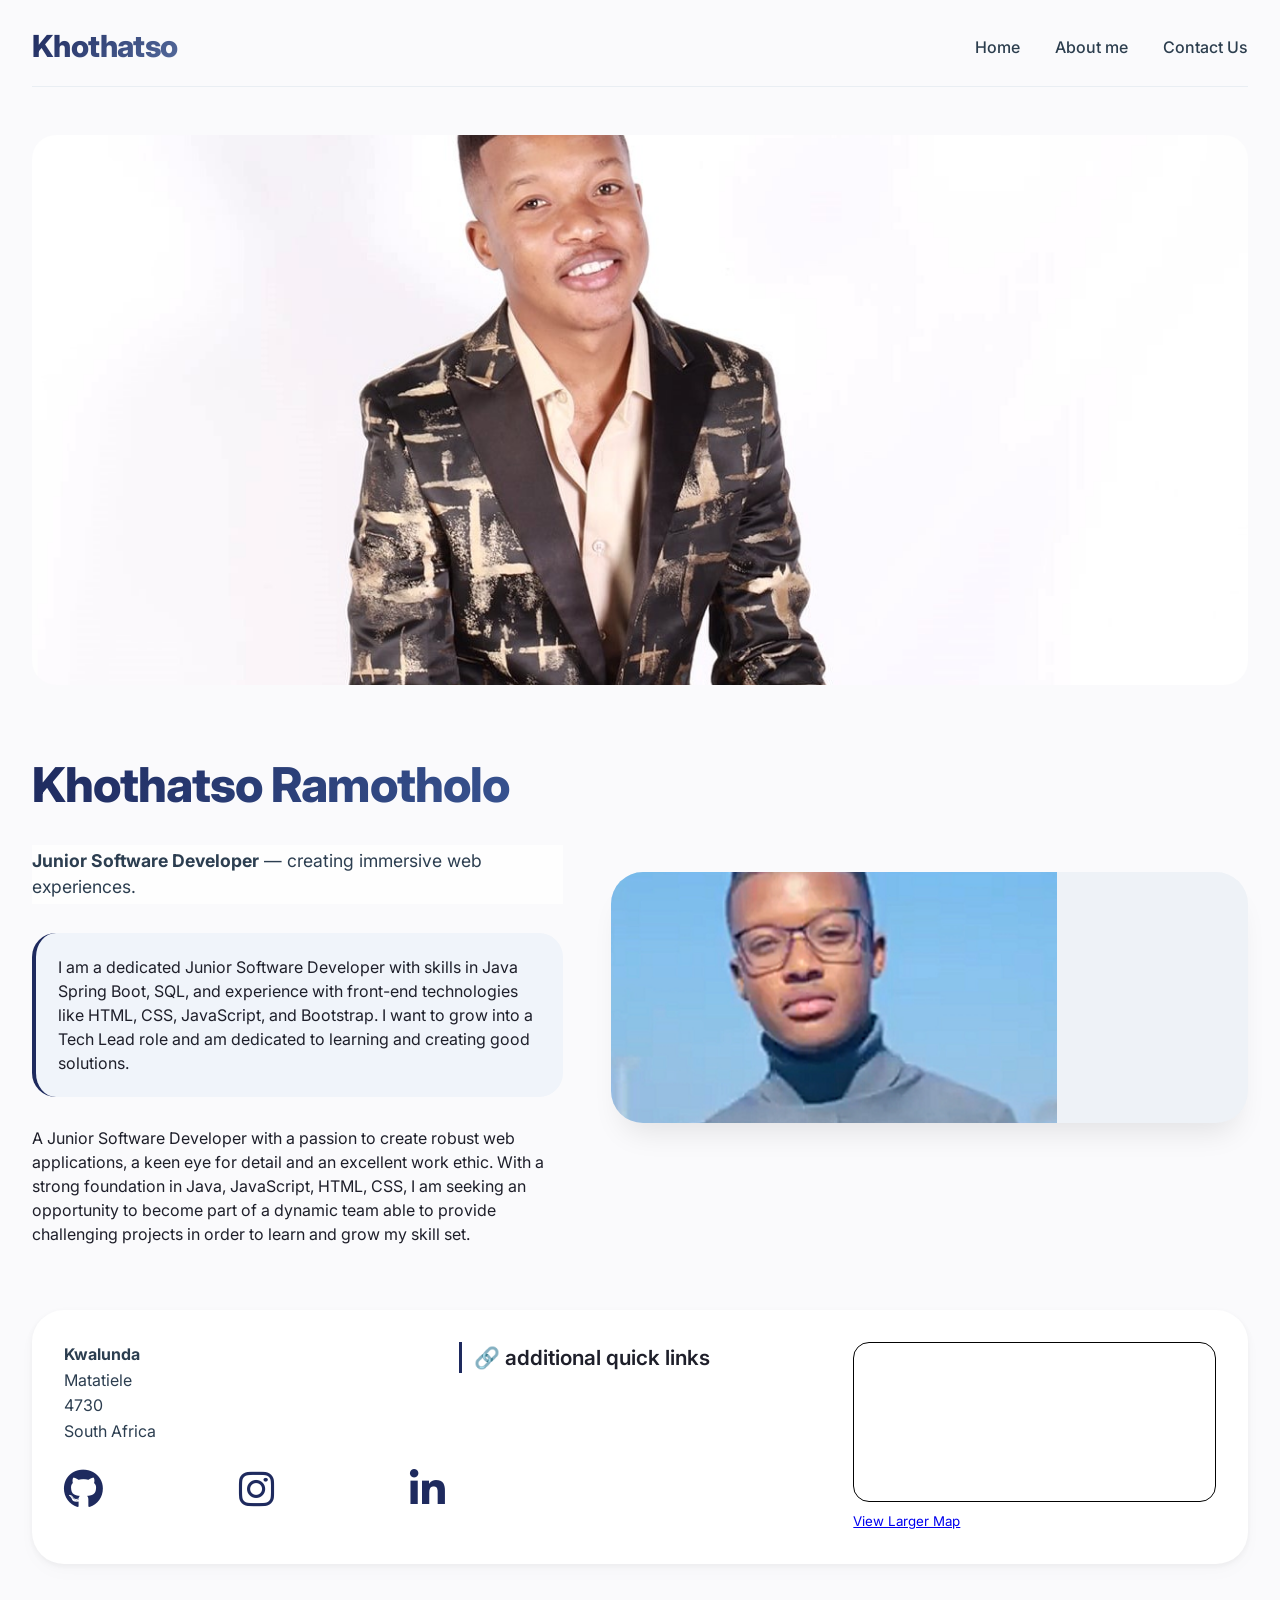
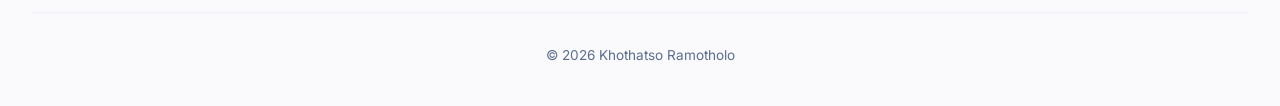
==== index.html @ 5af8f141 "initial commit" ====
<!DOCTYPE html>
<html lang="en">

<head>
    <meta charset="UTF-8">
    <meta name="viewport" content="width=device-width, initial-scale=1.0, viewport-fit=cover">
    <title>Khothatso Ramotholo - Portfolio</title>
    <link
        href="https://fonts.googleapis.com/css2?family=Inter:opsz,wght@14..32,300;14..32,400;14..32,600;14..32,700&display=swap"
        rel="stylesheet">
    <link rel="stylesheet" href="https://cdnjs.cloudflare.com/ajax/libs/font-awesome/6.0.0-beta3/css/all.min.css">
    <style>
        * {
            margin: 0;
            padding: 0;
            box-sizing: border-box;
        }

        body {
            background: #fafafc;
            font-family: 'Inter', sans-serif;
            color: #1e1f2a;
            line-height: 1.5;
            scroll-behavior: smooth;
        }

        .container {
            max-width: 1280px;
            margin: 0 auto;
            padding: 0 2rem;
        }

        .navbar {
            display: flex;
            align-items: center;
            justify-content: space-between;
            flex-wrap: wrap;
            padding: 1.5rem 0 1rem 0;
            border-bottom: 1px solid #e9eef3;
        }

        .logo {
            font-weight: 800;
            font-size: 1.9rem;
            letter-spacing: -0.02em;
            background: linear-gradient(135deg, #1E2A5E, #556B9D);
            -webkit-background-clip: text;
            background-clip: text;
            color: transparent;
            display: inline-flex;
            align-items: center;
            gap: 6px;
        }

        .logo span {
            background: #1E2A5E;
            color: white;
            font-size: 1.2rem;
            width: 36px;
            height: 36px;
            display: inline-flex;
            align-items: center;
            justify-content: center;
            border-radius: 12px;
            background: linear-gradient(145deg, #25386b, #16203f);
            box-shadow: 0 4px 10px rgba(0, 0, 0, 0.05);
        }

        .nav-links {
            display: flex;
            gap: 2.2rem;
            align-items: center;
        }

        .nav-links a {
            text-decoration: none;
            font-weight: 500;
            color: #2c3e4e;
            transition: 0.2s;
            font-size: 1rem;
        }

        .nav-links a:hover {
            color: #1E2A5E;
        }

        .hero {
            display: flex;
            flex-wrap: wrap;
            gap: 3rem;
            margin: 3rem 0 3rem 0;
            align-items: center;
        }

        .top-image {
            width: 100%;
            height: 550px;

            object-fit: cover;
            border-radius: 1.5rem;
            margin-bottom: 1rem;
            display: block;
        }

        .media-col {
            flex: 1.2;
            width: 260px;
        }

        .media-col .image-wrapper {
            background: #eef2f7;
            border-radius: 2rem;
            overflow: hidden;
            box-shadow: 0 20px 30px -12px rgba(0, 0, 0, 0.1);
            transition: transform 0.2s ease;
        }

        .image-wrapper img {
            width: 70%;
            display: block;
            aspect-ratio: 16 / 9;
            object-fit: cover;
        }

        .bio-col {
            flex: 1;
        }

        .name-title {
            font-size: 3rem;
            font-weight: 800;
            letter-spacing: -0.02em;
            background: linear-gradient(120deg, #1E2A5E, #3a5795);
            -webkit-background-clip: text;
            background-clip: text;
            color: transparent;
            margin-bottom: 1rem;
        }

        .bio-text {
            font-size: 1.1rem;
            color: #2c3e50;
            margin: 1.5rem 0;
            background: #ffffffcc;
            padding: 0.2rem 0;
        }

        .bio-highlight {
            background: #f0f4fa;
            padding: 1.4rem;
            border-radius: 1.5rem;
            border-left: 4px solid #1E2A5E;
            margin: 1.8rem 0;
            font-weight: 400;
        }

        .info-grid {
            display: flex;
            flex-wrap: wrap;
            gap: 2rem;
            margin: 4rem 0 3rem;
            background: white;
            border-radius: 2rem;
            padding: 2rem;
            box-shadow: 0 8px 20px rgba(0, 0, 0, 0.02), 0 2px 6px rgba(0, 0, 0, 0.05);
        }

        .info-card {
            flex: 1;
            min-width: 180px;
        }

        .info-card h3 {
            font-size: 1.3rem;
            font-weight: 600;
            margin-bottom: 1rem;
            border-left: 3px solid #1E2A5E;
            padding-left: 0.75rem;
        }

        .address-detail {
            font-style: normal;
            line-height: 1.6;
            color: #2c3e50;
            margin-bottom: 1.5rem;
        }

        .address-icons {
            display: flex;
            gap: 8.5rem;
            margin-top: 1.5rem;
        }

        .address-icons a {
            text-decoration: none;
            color: #1E2A5E;
            font-size: 2.5rem;
            transition: 0.3s;
            display: inline-flex;
            align-items: center;
            justify-content: center;
        }

        .address-icons a:hover {
            color: #ff6b4a;
            transform: scale(1.15);
        }

        .quick-links {
            list-style: none;
            margin-top: 0.5rem;
        }

        .quick-links li {
            margin: 0.7rem 0;
        }

        .quick-links a {
            text-decoration: none;
            color: #1E2A5E;
            font-weight: 500;
            transition: 0.2s;
            display: inline-flex;
            align-items: center;
            gap: 8px;
        }

        .quick-links a:hover {
            color: #ff6b4a;
            transform: translateX(5px);
        }

        .map-placeholder {
            background: #e2e8f0;
            border-radius: 1.2rem;
            height: 160px;
            width: 100%;
            display: flex;
            align-items: center;
            justify-content: center;
            flex-direction: column;
            font-size: 0.85rem;
            color: #2c3e50;
            background-image: url('data:image/svg+xml;utf8,<svg xmlns="http://www.w3.org/2000/svg" viewBox="0 0 100 100" fill="%2394a3b8"><path d="M50,20 L70,40 L50,60 L30,40 Z" opacity="0.3"/><circle cx="50" cy="42" r="6" fill="%234b6e8f"/></svg>');
            background-repeat: no-repeat;
            background-position: center;
            background-size: 70px;
        }

        .map-placeholder span {
            background: rgba(255, 255, 240, 0.9);
            padding: 0.3rem 1rem;
            border-radius: 30px;
            font-weight: 500;
            backdrop-filter: blur(2px);
        }

        .embed-map {
            width: 100%;
            height: 160px;
            border: 0;
            border-radius: 1rem;
            filter: grayscale(0.1) contrast(0.98);
        }

        footer {
            text-align: center;
            padding: 2rem 0 2.5rem;
            border-top: 1px solid #eef2f8;
            font-size: 0.85rem;
            color: #5b6e8c;
            margin-top: 1rem;
        }

        @media (max-width: 780px) {
            .container {
                padding: 0 1.5rem;
            }

            .navbar {
                flex-direction: column;
                gap: 1rem;
            }

            .hero {
                flex-direction: column;
            }

            .name-title {
                font-size: 2.3rem;
            }

            .info-grid {
                flex-direction: column;
            }
        }

        button,
        a {
            cursor: pointer;
        }

        .video-wrapper:hover {
            transform: scale(0.99);
        }
    </style>
</head>

<body>

    <div class="container">
        <nav class="navbar">
            <div class="logo">
                Khothatso
            </div>
            <div class="nav-links">
                <a href="#">Home</a>
                <a href="#about">About me</a>
                <a href="#contact">Contact Us</a>
            </div>
        </nav>

        <div class="hero">
            <img src="/assets/images/me.jpg" alt="Hero image" class="top-image" />

            <div class="bio-col" id="about">
                <div class="name-title">Khothatso Ramotholo</div>
                <div class="bio-text">
                    <strong>Junior Software Developer</strong> — creating immersive web experiences.
                </div>
                <div class="bio-highlight">
                    I am a dedicated Junior Software Developer with skills in Java Spring Boot, SQL, and experience with
                    front-end technologies like HTML, CSS, JavaScript, and Bootstrap. I want to grow into a Tech Lead
                    role and am dedicated to learning and creating good solutions.
                </div>
                <div class="about" >
                    <div class="about-text">
                        A Junior Software Developer with a passion to create robust web applications, a keen eye for
                        detail and an
                        excellent work ethic. With a strong foundation in Java, JavaScript, HTML, CSS, I am seeking an
                        opportunity to
                        become part of a dynamic team able to provide challenging projects in order to learn and grow my
                        skill set.
                    </div>
                </div>

            </div>
            <div class="media-col">
                <div class="image-wrapper">
                    <img src="/assets/images/profileImage.jpg" alt="Profile image" />
                </div>
            </div>
        </div>

        <div class="info-grid" id="contact">
            <div class="info-card">
                <address class="address-detail">
                    <strong>Kwalunda</strong><br>
                    Matatiele<br>
                    4730<br>
                    South Africa
                </address>
                <div class="address-icons">
                    <a href="https://github.com/KhothatsoKay" target="_blank"><i class="fab fa-github"></i></a>
                    <a href="https://instagram.com/kay_jama" target="_blank"><i class="fab fa-instagram"></i></a>
                    <a href="https://www.linkedin.com/in/khothatso-ramotholo-57a843164/" target="_blank"><i
                            class="fab fa-linkedin-in"></i></a>
                </div>
            </div>

            <div class="info-card">
                <h3>🔗 additional quick links</h3>
            </div>

            <div class="info-card">
                <iframe class="embed-map" width="425" height="350"
                    src="https://www.openstreetmap.org/export/embed.html?bbox=28.726673126220707%2C-30.387832284227883%2C28.85438919067383%2C-30.295387491876028&amp;layer=mapnik"
                    style="border: 1px solid black"></iframe>
                <br /><small><a href="https://www.openstreetmap.org/?#map=13/-30.34162/28.79053">View Larger Map</a></small>
            </div>
        </div>

        <footer>
            <p>© 2026 Khothatso Ramotholo</p>
        </footer>
    </div>
    <script>
        (function () {

            const links = document.querySelectorAll('.nav-links a, .quick-links a[href^="#"]');
            links.forEach(link => {
                link.addEventListener('click', function (e) {
                    const hash = this.getAttribute('href');
                    if (hash && hash.startsWith('#') && hash.length > 1) {
                        const targetId = hash.substring(1);
                        const targetElement = document.getElementById(targetId);
                        if (targetElement) {
                            e.preventDefault();
                            targetElement.scrollIntoView({ behavior: 'smooth', block: 'start' });
                        }
                    } else if (hash && hash.startsWith('#')) {

                    }
                });
            });

        })();
    </script>
</body>

</html>
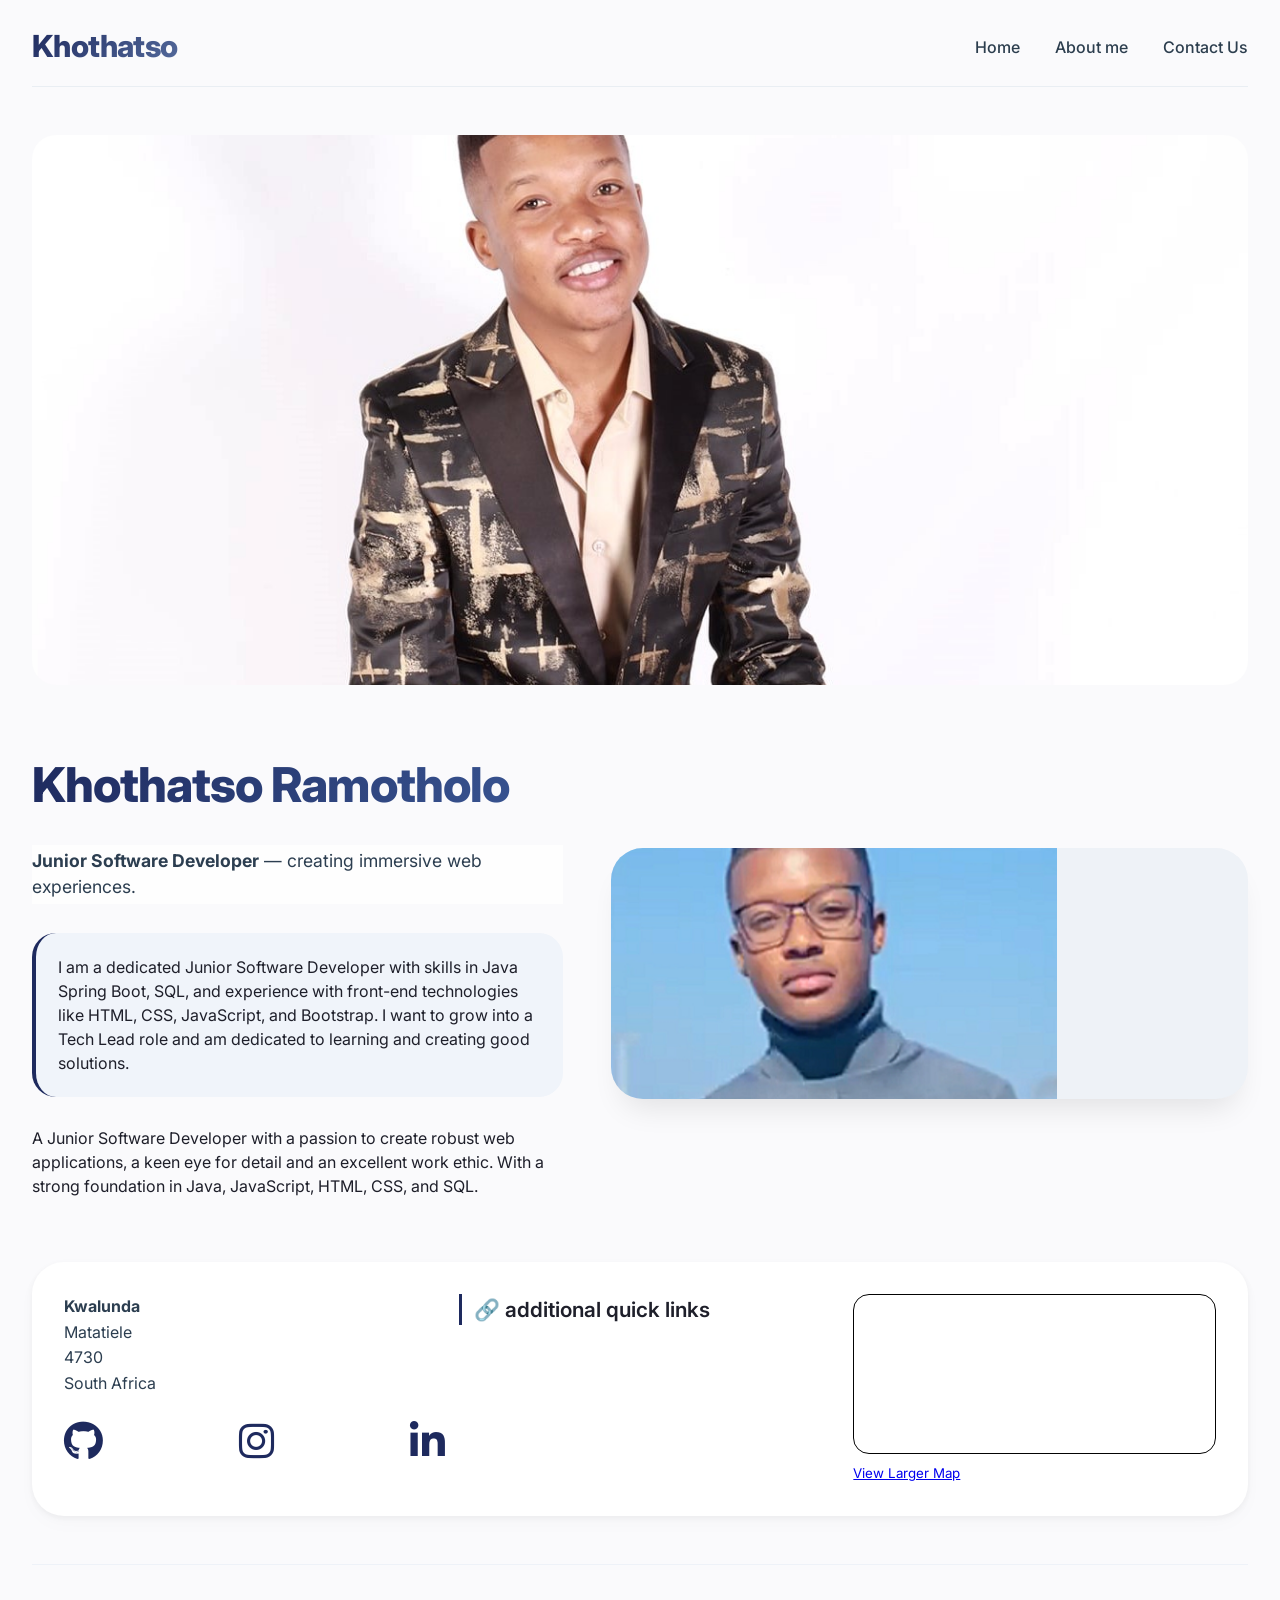
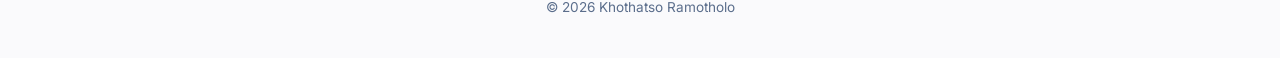
==== commit 3f7d9210: "modified the about me text" ====
--- a/index.html
+++ b/index.html
@@ -337,10 +337,7 @@
                     <div class="about-text">
                         A Junior Software Developer with a passion to create robust web applications, a keen eye for
                         detail and an
-                        excellent work ethic. With a strong foundation in Java, JavaScript, HTML, CSS, I am seeking an
-                        opportunity to
-                        become part of a dynamic team able to provide challenging projects in order to learn and grow my
-                        skill set.
+                        excellent work ethic. With a strong foundation in Java, JavaScript, HTML, CSS, and SQL.
                     </div>
                 </div>
 
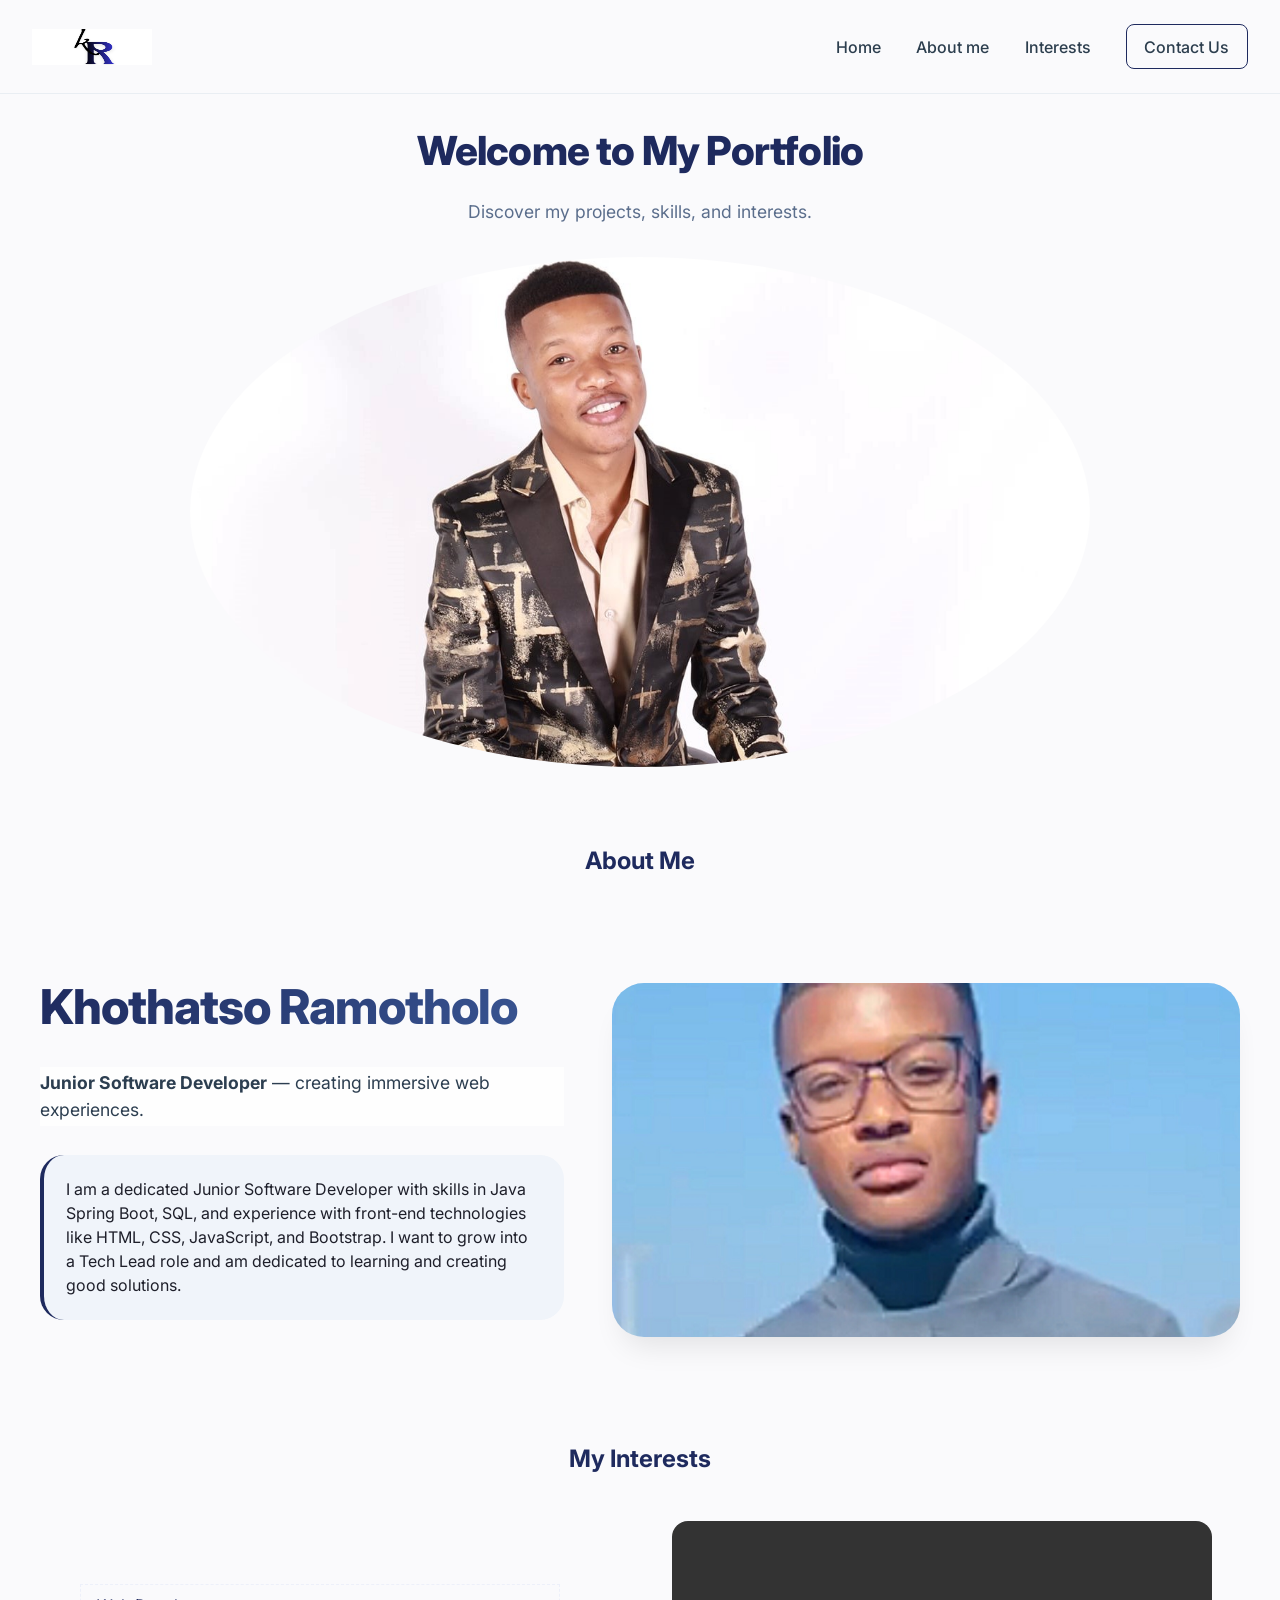
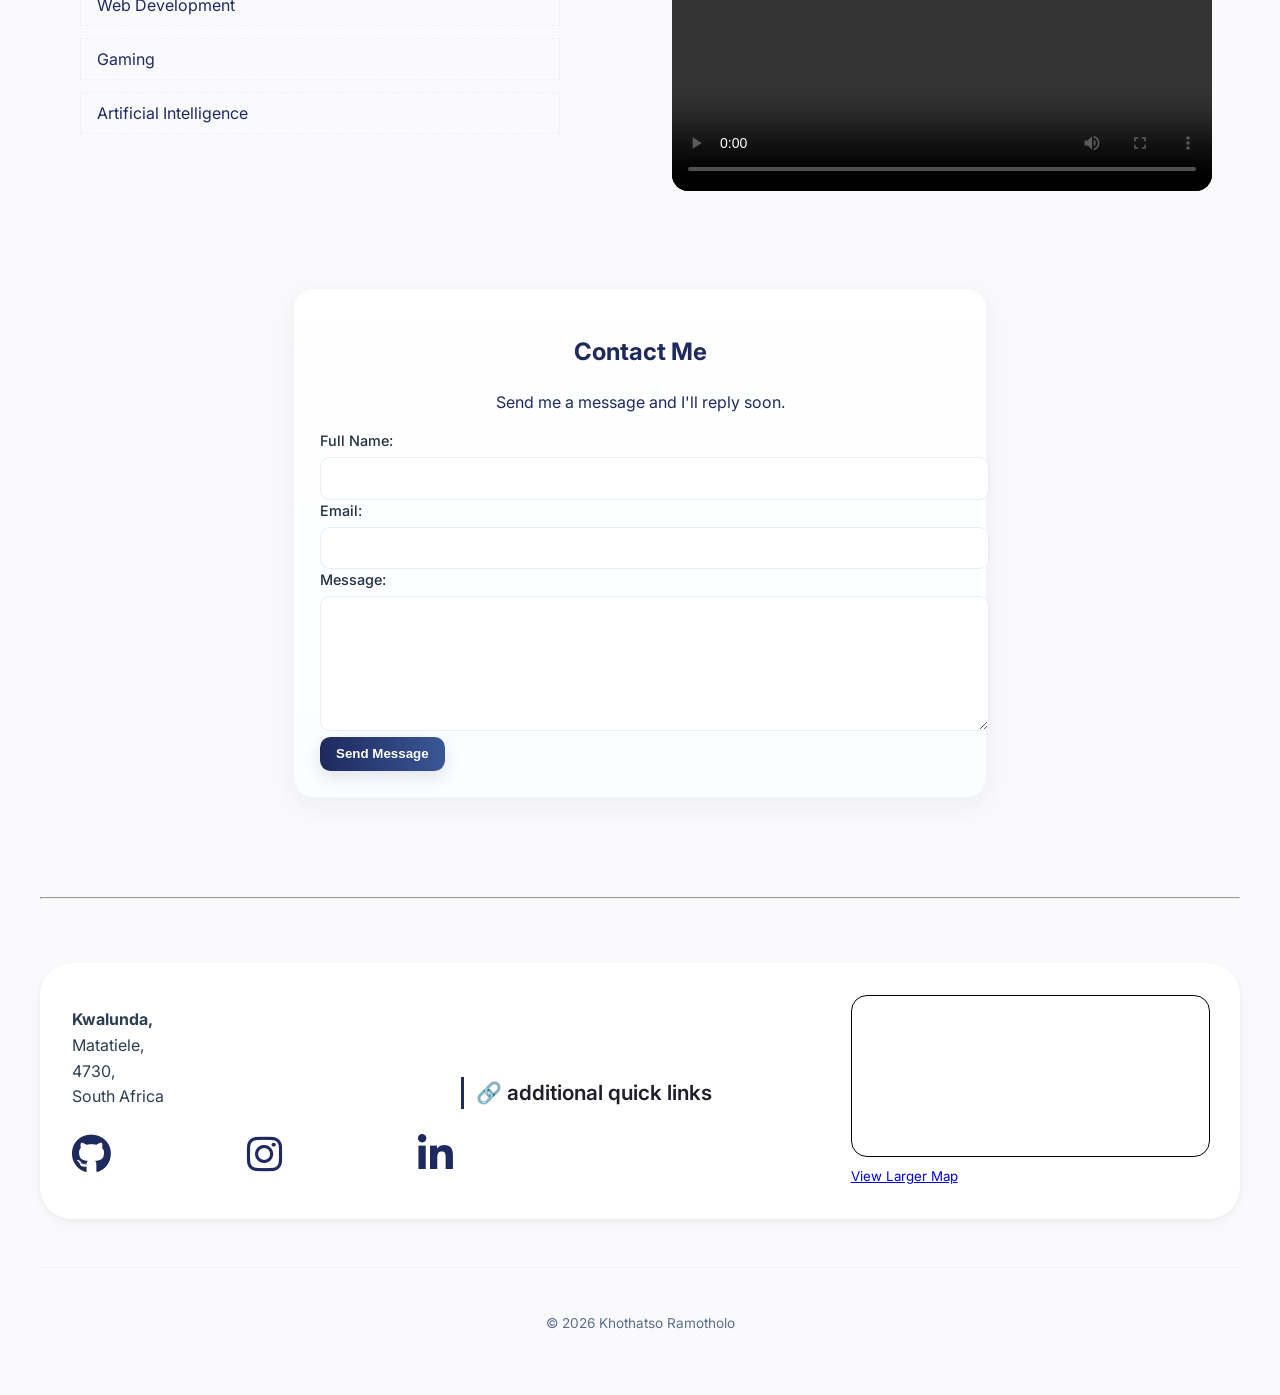
==== commit 03f06775: "Created css styles and contact form." ====
--- a/index.html
+++ b/index.html
@@ -9,373 +9,118 @@
         href="https://fonts.googleapis.com/css2?family=Inter:opsz,wght@14..32,300;14..32,400;14..32,600;14..32,700&display=swap"
         rel="stylesheet">
     <link rel="stylesheet" href="https://cdnjs.cloudflare.com/ajax/libs/font-awesome/6.0.0-beta3/css/all.min.css">
-    <style>
-        * {
-            margin: 0;
-            padding: 0;
-            box-sizing: border-box;
-        }
-
-        body {
-            background: #fafafc;
-            font-family: 'Inter', sans-serif;
-            color: #1e1f2a;
-            line-height: 1.5;
-            scroll-behavior: smooth;
-        }
-
-        .container {
-            max-width: 1280px;
-            margin: 0 auto;
-            padding: 0 2rem;
-        }
-
-        .navbar {
-            display: flex;
-            align-items: center;
-            justify-content: space-between;
-            flex-wrap: wrap;
-            padding: 1.5rem 0 1rem 0;
-            border-bottom: 1px solid #e9eef3;
-        }
-
-        .logo {
-            font-weight: 800;
-            font-size: 1.9rem;
-            letter-spacing: -0.02em;
-            background: linear-gradient(135deg, #1E2A5E, #556B9D);
-            -webkit-background-clip: text;
-            background-clip: text;
-            color: transparent;
-            display: inline-flex;
-            align-items: center;
-            gap: 6px;
-        }
-
-        .logo span {
-            background: #1E2A5E;
-            color: white;
-            font-size: 1.2rem;
-            width: 36px;
-            height: 36px;
-            display: inline-flex;
-            align-items: center;
-            justify-content: center;
-            border-radius: 12px;
-            background: linear-gradient(145deg, #25386b, #16203f);
-            box-shadow: 0 4px 10px rgba(0, 0, 0, 0.05);
-        }
-
-        .nav-links {
-            display: flex;
-            gap: 2.2rem;
-            align-items: center;
-        }
-
-        .nav-links a {
-            text-decoration: none;
-            font-weight: 500;
-            color: #2c3e4e;
-            transition: 0.2s;
-            font-size: 1rem;
-        }
-
-        .nav-links a:hover {
-            color: #1E2A5E;
-        }
-
-        .hero {
-            display: flex;
-            flex-wrap: wrap;
-            gap: 3rem;
-            margin: 3rem 0 3rem 0;
-            align-items: center;
-        }
-
-        .top-image {
-            width: 100%;
-            height: 550px;
-
-            object-fit: cover;
-            border-radius: 1.5rem;
-            margin-bottom: 1rem;
-            display: block;
-        }
-
-        .media-col {
-            flex: 1.2;
-            width: 260px;
-        }
-
-        .media-col .image-wrapper {
-            background: #eef2f7;
-            border-radius: 2rem;
-            overflow: hidden;
-            box-shadow: 0 20px 30px -12px rgba(0, 0, 0, 0.1);
-            transition: transform 0.2s ease;
-        }
-
-        .image-wrapper img {
-            width: 70%;
-            display: block;
-            aspect-ratio: 16 / 9;
-            object-fit: cover;
-        }
-
-        .bio-col {
-            flex: 1;
-        }
-
-        .name-title {
-            font-size: 3rem;
-            font-weight: 800;
-            letter-spacing: -0.02em;
-            background: linear-gradient(120deg, #1E2A5E, #3a5795);
-            -webkit-background-clip: text;
-            background-clip: text;
-            color: transparent;
-            margin-bottom: 1rem;
-        }
-
-        .bio-text {
-            font-size: 1.1rem;
-            color: #2c3e50;
-            margin: 1.5rem 0;
-            background: #ffffffcc;
-            padding: 0.2rem 0;
-        }
-
-        .bio-highlight {
-            background: #f0f4fa;
-            padding: 1.4rem;
-            border-radius: 1.5rem;
-            border-left: 4px solid #1E2A5E;
-            margin: 1.8rem 0;
-            font-weight: 400;
-        }
-
-        .info-grid {
-            display: flex;
-            flex-wrap: wrap;
-            gap: 2rem;
-            margin: 4rem 0 3rem;
-            background: white;
-            border-radius: 2rem;
-            padding: 2rem;
-            box-shadow: 0 8px 20px rgba(0, 0, 0, 0.02), 0 2px 6px rgba(0, 0, 0, 0.05);
-        }
-
-        .info-card {
-            flex: 1;
-            min-width: 180px;
-        }
-
-        .info-card h3 {
-            font-size: 1.3rem;
-            font-weight: 600;
-            margin-bottom: 1rem;
-            border-left: 3px solid #1E2A5E;
-            padding-left: 0.75rem;
-        }
-
-        .address-detail {
-            font-style: normal;
-            line-height: 1.6;
-            color: #2c3e50;
-            margin-bottom: 1.5rem;
-        }
-
-        .address-icons {
-            display: flex;
-            gap: 8.5rem;
-            margin-top: 1.5rem;
-        }
-
-        .address-icons a {
-            text-decoration: none;
-            color: #1E2A5E;
-            font-size: 2.5rem;
-            transition: 0.3s;
-            display: inline-flex;
-            align-items: center;
-            justify-content: center;
-        }
-
-        .address-icons a:hover {
-            color: #ff6b4a;
-            transform: scale(1.15);
-        }
-
-        .quick-links {
-            list-style: none;
-            margin-top: 0.5rem;
-        }
-
-        .quick-links li {
-            margin: 0.7rem 0;
-        }
-
-        .quick-links a {
-            text-decoration: none;
-            color: #1E2A5E;
-            font-weight: 500;
-            transition: 0.2s;
-            display: inline-flex;
-            align-items: center;
-            gap: 8px;
-        }
-
-        .quick-links a:hover {
-            color: #ff6b4a;
-            transform: translateX(5px);
-        }
-
-        .map-placeholder {
-            background: #e2e8f0;
-            border-radius: 1.2rem;
-            height: 160px;
-            width: 100%;
-            display: flex;
-            align-items: center;
-            justify-content: center;
-            flex-direction: column;
-            font-size: 0.85rem;
-            color: #2c3e50;
-            background-image: url('data:image/svg+xml;utf8,<svg xmlns="http://www.w3.org/2000/svg" viewBox="0 0 100 100" fill="%2394a3b8"><path d="M50,20 L70,40 L50,60 L30,40 Z" opacity="0.3"/><circle cx="50" cy="42" r="6" fill="%234b6e8f"/></svg>');
-            background-repeat: no-repeat;
-            background-position: center;
-            background-size: 70px;
-        }
-
-        .map-placeholder span {
-            background: rgba(255, 255, 240, 0.9);
-            padding: 0.3rem 1rem;
-            border-radius: 30px;
-            font-weight: 500;
-            backdrop-filter: blur(2px);
-        }
-
-        .embed-map {
-            width: 100%;
-            height: 160px;
-            border: 0;
-            border-radius: 1rem;
-            filter: grayscale(0.1) contrast(0.98);
-        }
-
-        footer {
-            text-align: center;
-            padding: 2rem 0 2.5rem;
-            border-top: 1px solid #eef2f8;
-            font-size: 0.85rem;
-            color: #5b6e8c;
-            margin-top: 1rem;
-        }
-
-        @media (max-width: 780px) {
-            .container {
-                padding: 0 1.5rem;
-            }
-
-            .navbar {
-                flex-direction: column;
-                gap: 1rem;
-            }
-
-            .hero {
-                flex-direction: column;
-            }
-
-            .name-title {
-                font-size: 2.3rem;
-            }
-
-            .info-grid {
-                flex-direction: column;
-            }
-        }
-
-        button,
-        a {
-            cursor: pointer;
-        }
-
-        .video-wrapper:hover {
-            transform: scale(0.99);
-        }
-    </style>
+    <link rel="stylesheet" href="/assets/style.css">
 </head>
 
 <body>
 
     <div class="container">
-        <nav class="navbar">
-            <div class="logo">
-                Khothatso
-            </div>
-            <div class="nav-links">
-                <a href="#">Home</a>
-                <a href="#about">About me</a>
-                <a href="#contact">Contact Us</a>
-            </div>
-        </nav>
+        <header class="header">
+            <nav class="navbar">
+                <div class="logo">
+                    <img src="/assets/images/KR.png" />
+                </div>
+                <div class="nav-links">
+                    <a href="#">Home</a>
+                    <a href="#about">About me</a>
+                    <a href="#interests">Interests</a>
+                    <a href="#contact" class="nav-contact-btn">Contact Us</a>
+                </div>
+            </nav>
+        </header>
 
-        <div class="hero">
-            <img src="/assets/images/me.jpg" alt="Hero image" class="top-image" />
+        <main>
+            <section class="hero-top">
+                <h1>Welcome to My Portfolio</h1>
+                <p>Discover my projects, skills, and interests.</p>
+                <img src="/assets/images/me.jpg" alt="Hero image" class="top-image" />
+            </section>
 
-            <div class="bio-col" id="about">
-                <div class="name-title">Khothatso Ramotholo</div>
-                <div class="bio-text">
-                    <strong>Junior Software Developer</strong> — creating immersive web experiences.
+            <section class="hero-section" id="about">
+                <br>
+                <h2>About Me</h2>
+                <br>
+    <div class="hero">
+        <div class="bio-col" >
+                    <div class="name-title">Khothatso Ramotholo</div>
+                    <div class="bio-text"><strong>Junior Software Developer</strong> — creating immersive web experiences.</div>
+                    <div class="bio-highlight">
+                        I am a dedicated Junior Software Developer with skills in Java Spring Boot, SQL, and experience with front-end technologies like HTML, CSS, JavaScript, and Bootstrap. I want to grow into a Tech Lead role and am dedicated to learning and creating good solutions.
+                    </div>
                 </div>
-                <div class="bio-highlight">
-                    I am a dedicated Junior Software Developer with skills in Java Spring Boot, SQL, and experience with
-                    front-end technologies like HTML, CSS, JavaScript, and Bootstrap. I want to grow into a Tech Lead
-                    role and am dedicated to learning and creating good solutions.
+                <div class="media-col">
+                    <div class="image-wrapper"><img src="/assets/images/profileImage.jpg" alt="Profile image" /></div>
                 </div>
-                <div class="about" >
-                    <div class="about-text">
-                        A Junior Software Developer with a passion to create robust web applications, a keen eye for
-                        detail and an
-                        excellent work ethic. With a strong foundation in Java, JavaScript, HTML, CSS, and SQL.
+    </div>
+                
+            </section>
+            <section class="interests-section" id="interests">
+                <br>
+                <h2>My Interests</h2>
+                <br>
+                <div class="interests">
+ <div class="interests-left">
+                    <div>
+                        <ul>
+                            <li>Web Development</li>
+                            <li>Gaming</li>
+                            <li>Artificial Intelligence</li>
+                        </ul>
+                    </div>
+                </div>
+                <div class="interests-right">
+                    <video src="/assets/videos/interests.mp4" controls>
+
+                    </video>
+                </div>
+                </div>
+               
+            </section>
+
+            <section class="contact" id="contact">
+                <div class="contact-form">
+                    <form action="" id="contactForm" class="form">
+                        <h2>Contact Me</h2>
+                        <p class="form-description">Send me a message and I'll reply soon.</p>
+                        <div class="form-row">
+                            <label for="name">Full Name:</label>
+                            <input type="text" id="name" name="name" required>
+                        </div>
+                        <div class="form-row">
+                            <label for="email">Email:</label>
+                            <input type="email" id="email" name="email" required>
+                        </div>
+                        <div class="form-row">
+                            <label for="message">Message:</label>
+                            <textarea id="message" name="message" rows="5" required></textarea>
+                        </div>
+                        <div class="form-row">
+                            <button type="submit">Send Message</button>
+                        </div>
+                    </form>
+                </div>
+            </section>
+<hr>
+            <section class="info-grid" id="footer">
+                <div class="info-card">
+                    <address class="address-detail"><strong>Kwalunda,</strong><br>Matatiele,<br>4730,<br>South Africa</address>
+                    <div class="address-icons">
+                        <a href="https://github.com/KhothatsoKay" target="_blank"><i class="fab fa-github"></i></a>
+                        <a href="https://instagram.com/kay_jama" target="_blank"><i class="fab fa-instagram"></i></a>
+                        <a href="https://www.linkedin.com/in/khothatso-ramotholo-57a843164/" target="_blank"><i class="fab fa-linkedin-in"></i></a>
                     </div>
                 </div>
 
-            </div>
-            <div class="media-col">
-                <div class="image-wrapper">
-                    <img src="/assets/images/profileImage.jpg" alt="Profile image" />
+                <div class="info-card">
+                    <h3>🔗 additional quick links</h3>
                 </div>
-            </div>
-        </div>
 
-        <div class="info-grid" id="contact">
-            <div class="info-card">
-                <address class="address-detail">
-                    <strong>Kwalunda</strong><br>
-                    Matatiele<br>
-                    4730<br>
-                    South Africa
-                </address>
-                <div class="address-icons">
-                    <a href="https://github.com/KhothatsoKay" target="_blank"><i class="fab fa-github"></i></a>
-                    <a href="https://instagram.com/kay_jama" target="_blank"><i class="fab fa-instagram"></i></a>
-                    <a href="https://www.linkedin.com/in/khothatso-ramotholo-57a843164/" target="_blank"><i
-                            class="fab fa-linkedin-in"></i></a>
+                <div class="info-card">
+                    <iframe class="embed-map" width="425" height="350" src="https://www.openstreetmap.org/export/embed.html?bbox=28.726673126220707%2C-30.387832284227883%2C28.85438919067383%2C-30.295387491876028&amp;layer=mapnik" style="border: 1px solid black"></iframe>
+                    <br /><small><a href="https://www.openstreetmap.org/?#map=13/-30.34162/28.79053">View Larger Map</a></small>
                 </div>
-            </div>
-
-            <div class="info-card">
-                <h3>🔗 additional quick links</h3>
-            </div>
-
-            <div class="info-card">
-                <iframe class="embed-map" width="425" height="350"
-                    src="https://www.openstreetmap.org/export/embed.html?bbox=28.726673126220707%2C-30.387832284227883%2C28.85438919067383%2C-30.295387491876028&amp;layer=mapnik"
-                    style="border: 1px solid black"></iframe>
-                <br /><small><a href="https://www.openstreetmap.org/?#map=13/-30.34162/28.79053">View Larger Map</a></small>
-            </div>
-        </div>
+            </section>
+        </main>
 
         <footer>
             <p>© 2026 Khothatso Ramotholo</p>
--- a/assets/style.css
+++ b/assets/style.css
@@ -0,0 +1,613 @@
+ *::before, *::after {
+     margin: 0;
+     padding: 0;
+     box-sizing: border-box;
+ }
+
+ body {
+     background: #fafafc;
+     font-family: 'Inter', sans-serif;
+     color: #1e1f2a;
+     line-height: 1.5;
+     scroll-behavior: smooth;
+ }
+
+ .container {
+     max-width: 1280px;
+     margin: 0 auto;
+     padding: 0 2rem;
+     padding-top: 5rem;
+ }
+
+
+ .navbar {
+     display: flex;
+     align-items: center;
+     justify-content: space-between;
+     flex-wrap: wrap;
+     padding: 1.5rem 2rem;
+     border-bottom: 1px solid #e9eef3;
+     position: fixed;
+     top: 0;
+     left: 0;
+     right: 0;
+     z-index: 999;
+     background: rgba(250, 250, 252, 0.98);
+     backdrop-filter: blur(10px);
+     max-width: 100%;
+ }
+
+ .logo {
+     font-weight: 800;
+     font-size: 1.9rem;
+     letter-spacing: -0.02em;
+     background: linear-gradient(135deg, #1E2A5E, #556B9D);
+     -webkit-background-clip: text;
+     background-clip: text;
+     color: transparent;
+     display: inline-flex;
+     align-items: center;
+     gap: 6px;
+ }
+
+ .logo img {
+     width: 120px;
+     height: 36px;
+     display: inline-flex;
+     align-items: center;
+     justify-content: center;
+ }
+
+ .nav-links {
+     display: flex;
+     gap: 2.2rem;
+     align-items: center;
+ }
+
+ .nav-links a {
+     text-decoration: none;
+     font-weight: 500;
+     color: #2c3e4e;
+     transition: 0.2s;
+     font-size: 1rem;
+ }
+
+ .nav-links a:hover {
+     color: #1E2A5E;
+ }
+ .nav-contact-btn{
+    padding: 0.6rem 1.1rem;
+    color: white;
+    border-radius: 0.5rem;
+    transition: background 0.2 ease, color 0.2s ease, transform 0.1s ease;
+    border: 1px solid #1E2A5E;
+}
+.nav-contact-btn:hover {
+    background: #1E2A5E;
+    color: white !important;
+    transform: translateY(-2px);
+    border-color: white;
+}
+ .hero {
+     display: flex;
+     flex-wrap: wrap;
+     gap: 3rem;
+     margin: 3rem 0 3rem 0;
+     align-items: center;
+     justify-content: center;
+ }
+ h2{
+    color: #1E2A5E;
+    font-weight: 700;
+    text-align: center ;
+    margin-top: 20px;
+ }
+
+ .hero-top {
+     width: 100%;
+     text-align: center;
+     margin-bottom: 2rem;
+ }
+
+ .hero-top h1 {
+     font-size: 2.5rem;
+     font-weight: 800;
+     color: #1E2A5E;
+     margin-bottom: 1rem;
+     letter-spacing: -0.02em;
+ }
+
+ .hero-top p {
+     font-size: 1.1rem;
+     color: #5b6e8c;
+     margin-bottom: 2rem;
+ }
+
+.hero-top .top-image {
+    display: block;
+    width: 100%;
+    max-width: 900px;
+    height: auto;
+    margin: 0 auto;
+    border-radius: 50%;
+    height: 510px;
+}
+
+ .hero h3 {
+     font-size: 1.5rem;
+     color: #1E2A5E;
+     font-weight: 600;
+     margin-bottom: 0.75rem;
+ }
+
+ .top-image {
+     width: 50%;
+     height: 550px;
+     object-fit: cover;
+     margin-bottom: 1rem;
+     display: block;
+     border-radius: 50%;
+ }
+
+ .media-col {
+     flex: 1.2;
+     width: 260px;
+ }
+
+ .media-col .image-wrapper {
+     background: #eef2f7;
+     border-radius: 2rem;
+     overflow: hidden;
+     box-shadow: 0 20px 30px -12px rgba(0, 0, 0, 0.1);
+     transition: transform 0.2s ease;
+ }
+
+ .image-wrapper img {
+     width: 100%;
+     display: block;
+     aspect-ratio: 16 / 9;
+     object-fit: cover;
+ }
+
+ .bio-col {
+     flex: 1;
+ }
+ 
+
+ .name-title {
+     font-size: 3rem;
+     font-weight: 800;
+     letter-spacing: -0.02em;
+     background: linear-gradient(120deg, #1E2A5E, #3a5795);
+     -webkit-background-clip: text;
+     background-clip: text;
+     color: transparent;
+     margin-bottom: 1rem;
+ }
+
+ .bio-text {
+     font-size: 1.1rem;
+     color: #2c3e50;
+     margin: 1.5rem 0;
+     background: #ffffffcc;
+     padding: 0.2rem 0;
+ }
+
+ .bio-highlight {
+     background: #f0f4fa;
+     padding: 1.4rem;
+     border-radius: 1.5rem;
+     border-left: 4px solid #1E2A5E;
+     margin: 1.8rem 0;
+     font-weight: 400;
+ }
+
+ .info-grid {
+     display: flex;
+     flex-wrap: wrap;
+     gap: 2rem;
+     margin: 4rem 0 3rem;
+     background: white;
+     border-radius: 2rem;
+     padding: 2rem;
+     box-shadow: 0 8px 20px rgba(0, 0, 0, 0.02), 0 2px 6px rgba(0, 0, 0, 0.05);
+     align-items: center;
+ }
+
+ #contact {
+     min-height: 68vh;
+     align-items: center;
+     justify-content: center;
+     display: flex;
+     padding-top: 2.5rem;
+     padding-bottom: 2.5rem;
+ }
+ 
+
+ #contact .contact-form {
+
+     width: 100%;
+     max-width: 640px;
+     margin: 0 auto;
+ }
+
+ .info-card {
+     flex: 1;
+     min-width: 180px;
+ }
+
+ .info-card h3 {
+     font-size: 1.3rem;
+     font-weight: 600;
+     margin-bottom: 1rem;
+     border-left: 3px solid #1E2A5E;
+     padding-left: 0.75rem;
+ }
+
+ .address-detail {
+     font-style: normal;
+     line-height: 1.6;
+     color: #2c3e50;
+     margin-bottom: 1.5rem;
+ }
+
+ .address-icons {
+     display: flex;
+     gap: 8.5rem;
+     margin-top: 1.5rem;
+ }
+
+ .address-icons a {
+     text-decoration: none;
+     color: #1E2A5E;
+     font-size: 2.5rem;
+     transition: 0.3s;
+     display: inline-flex;
+     align-items: center;
+     justify-content: center;
+ }
+
+ .address-icons a:hover {
+     color: #ff6b4a;
+     transform: scale(1.15);
+ }
+
+ .quick-links {
+     list-style: none;
+     margin-top: 0.5rem;
+ }
+
+ .quick-links li {
+     margin: 0.7rem 0;
+ }
+
+ .quick-links a {
+     text-decoration: none;
+     color: #1E2A5E;
+     font-weight: 500;
+     transition: 0.2s;
+     display: inline-flex;
+     align-items: center;
+     gap: 8px;
+ }
+
+ .quick-links a:hover {
+     color: #ff6b4a;
+     transform: translateX(5px);
+ }
+
+ .interests{
+    display: grid;
+    grid-template-columns: repeat(2, minmax(0, 1fr));
+    gap: 4rem;
+    align-items: center;
+    justify-items: center;
+ }
+ .interests-left,
+ .interests-right {
+    width: 100%;
+ }
+ .interests ul {
+    list-style-type: none;
+    display: flex;
+    flex-direction: column;
+    gap: 0.75rem;
+ }
+ .interests-left > div {
+    width: 100%;
+    max-width: 520px;
+ }
+ .interests-right video {
+    width: 100%;
+    max-width: 540px;
+    border-radius: 1rem;
+ }
+
+ 
+ @media (max-width: 780px) {
+     .interests {
+         grid-template-columns: 1fr;
+     }
+ }
+ .interests ul li {
+   font-size: 1rem;
+   font-weight: 400;
+   color: #1E2A5E;
+   border: 1px dashed #edf0fa;
+    padding: 0.5rem 1rem;
+    transition: border-color 0.2s, background 0.2s;
+
+ }
+    .interests ul li:hover {
+        border-color: #1E2A5E;
+        background: #f0f4fa;
+        cursor: pointer;
+    }   
+
+ .contact-form {
+     flex: 1.4;
+     min-width: 280px;
+     background: linear-gradient(180deg, #ffffff, #fbfdff);
+     border-radius: 1.25rem;
+     padding: 1.6rem;
+     box-shadow: 0 8px 30px rgba(18, 38, 63, 0.06);
+     border: 1px solid rgba(30, 42, 94, 0.04);
+ }
+
+ .contact-form .form h3 {
+     margin: 0 0 0.5rem 0;
+     font-size: 1.2rem;
+     color: #1E2A5E;
+     font-weight: 700;
+     text-align: center;
+ }
+
+ .contact-form .form-desc {
+     margin-bottom: 1rem;
+     color: #5b6e8c;
+     font-size: 0.95rem;
+ }
+.contact-form  p {
+    color: #1E2A5E;
+    text-align: center;
+}
+ .contact-form label {
+     display: block;
+     font-size: 0.9rem;
+     margin-bottom: 0.35rem;
+     color: #213044;
+     font-weight: 500;
+ }
+
+ .contact-form input[type="text"],
+ .contact-form input[type="email"],
+ .contact-form textarea {
+     width: 100%;
+     padding: 0.7rem 0.85rem;
+     border-radius: 0.6rem;
+     border: 1px solid #e6eef6;
+     background: #fff;
+     font-size: 0.98rem;
+     color: #1e2130;
+     outline: none;
+     transition: box-shadow .12s, border-color .12s, transform .06s;
+ }
+
+ .contact-form input:focus,
+ .contact-form textarea:focus {
+     border-color: rgba(30, 42, 94, 0.18);
+     box-shadow: 0 6px 18px rgba(30, 42, 94, 0.06);
+     transform: translateY(-1px);
+ }
+
+ .contact-form textarea {
+     resize: vertical;
+     min-height: 110px;
+ }
+
+ .contact-form .form-actions {
+     margin-top: 0.9rem;
+     display: flex;
+     align-items: center;
+     gap: 0.6rem;
+ }
+
+ .contact-form button[type="submit"] {
+     background: linear-gradient(90deg, #1E2A5E, #3a5795);
+     color: white;
+     border: 0;
+     padding: 0.6rem 1rem;
+     border-radius: 0.65rem;
+     font-weight: 600;
+     box-shadow: 0 6px 18px rgba(30, 42, 94, 0.12);
+     transition: transform .12s, box-shadow .12s, opacity .12s;
+ }
+
+ .contact-form button[type="submit"]:hover {
+     transform: translateY(-2px);
+ }
+
+
+ .contact-form button[disabled] {
+     opacity: 0.7;
+     transform: none;
+     cursor: default;
+ }
+
+ .form-status {
+     margin-left: 0.5rem;
+     font-size: 0.95rem;
+ }
+
+ .form-status.success {
+     color: #116530;
+ }
+
+ .form-status.error {
+     color: #9b2c2c;
+ }
+
+
+ .map-placeholder {
+     background: #e2e8f0;
+     border-radius: 1.2rem;
+     height: 160px;
+     width: 100%;
+     display: flex;
+     align-items: center;
+     justify-content: center;
+     flex-direction: column;
+     font-size: 0.85rem;
+     color: #2c3e50;
+     background-image: url('data:image/svg+xml;utf8,<svg xmlns="http://www.w3.org/2000/svg" viewBox="0 0 100 100" fill="%2394a3b8"><path d="M50,20 L70,40 L50,60 L30,40 Z" opacity="0.3"/><circle cx="50" cy="42" r="6" fill="%234b6e8f"/></svg>');
+     background-repeat: no-repeat;
+     background-position: center;
+     background-size: 70px;
+ }
+
+ .map-placeholder span {
+     background: rgba(255, 255, 240, 0.9);
+     padding: 0.3rem 1rem;
+     border-radius: 30px;
+     font-weight: 500;
+     backdrop-filter: blur(2px);
+ }
+
+ .embed-map {
+     width: 100%;
+     height: 160px;
+     border: 0;
+     border-radius: 1rem;
+     filter: grayscale(0.1) contrast(0.98);
+ }
+
+ footer {
+     text-align: center;
+     padding: 2rem 0 2.5rem;
+     border-top: 1px solid #eef2f8;
+     font-size: 0.85rem;
+     color: #5b6e8c;
+     margin-top: 1rem;
+ }
+
+ @media (max-width: 780px) {
+     .container {
+         padding: 0 1.5rem;
+         margin-top: 180px;
+     }
+
+     .navbar {
+         flex-direction: column;
+         align-items: stretch;
+         gap: 1rem;
+     }
+
+     .nav-links {
+         width: 100%;
+         display: flex;
+         flex-wrap: wrap;
+         justify-content: center;
+         gap: 1rem;
+     }
+
+     .nav-links a {
+         font-size: 0.95rem;
+     }
+
+     .nav-contact-btn {
+         width: auto;
+         white-space: nowrap;
+     }
+
+     .hero-top {
+         margin-top: 9.5rem;
+     }
+     .hero-top h1 {
+         font-size: 1.8rem;
+     }
+
+     .hero {
+         flex-direction: column;
+         display: flex;
+         justify-content: center;
+         align-items: center;
+         text-align: center;
+     }
+.hero-top .top-image {
+    display: block;
+    width: 100%;
+    max-width: 900px;
+    height: auto;
+    margin: 0 auto;
+    border-radius: 50%;
+    height: 250px;
+}
+     .name-title {
+         font-size: 2.3rem;
+     }
+
+     .info-grid {
+         flex-direction: column;
+     }
+
+     .contact-form {
+         padding: 1.25rem;
+         margin-bottom: 1rem;
+     }
+
+     .contact-form .form-actions {
+         flex-direction: column;
+         align-items: stretch;
+         gap: 0.5rem;
+     }
+
+     .form-status {
+         margin-left: 0;
+         text-align: left;
+     }
+
+
+@media (max-width: 480px) {
+    footer {
+        text-align: center;
+        padding-left: 1rem;
+        padding-right: 1rem;
+    }
+
+    .info-grid#footer {
+        padding: 1rem;
+        text-align: center;
+        align-items: center;
+    }
+
+    .info-grid#footer .info-card {
+        width: 100%;
+        display: flex;
+        flex-direction: column;
+        align-items: center;
+        text-align: center;
+        padding: 0.75rem 0;
+    }
+
+    .address-icons {
+        gap: 1rem;
+        justify-content: center;
+    }
+
+    .embed-map {
+        max-width: 100%;
+        height: auto;
+    }
+
+    footer p { margin: 0; }
+}
+ }
+
+ button,
+ a {
+     cursor: pointer;
+ }
+
+ .video-wrapper:hover {
+     transform: scale(0.99);
+ }
